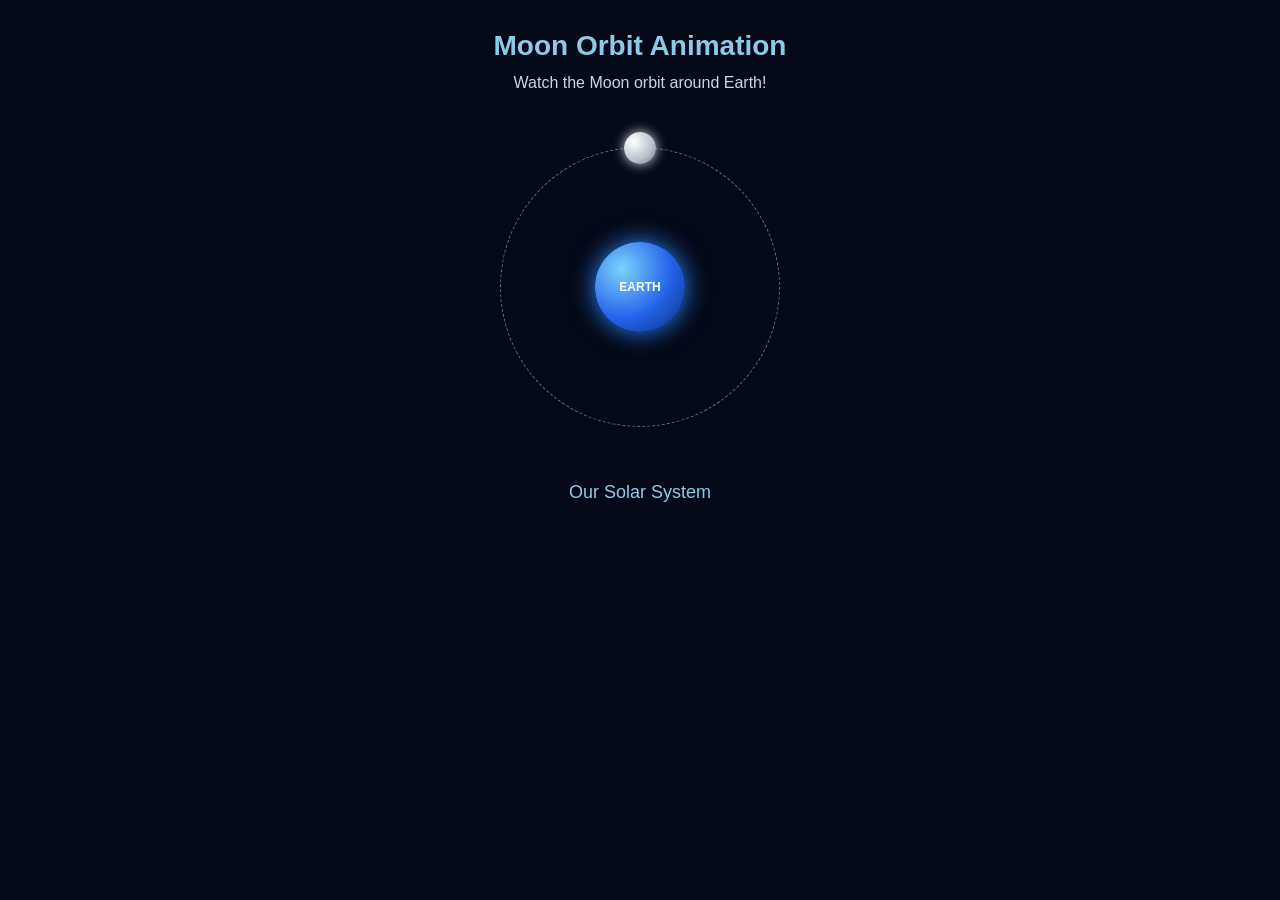
==== index.html @ f88048f4 "Add files via upload" ====
<!DOCTYPE html>
<html lang="en">
<head>
  <meta charset="UTF-8">
  <meta name="viewport" content="width=device-width, initial-scale=1.0">
  <title>Moon Orbit Animation</title>
  <link rel="stylesheet" href="style.css">
</head>
<body>

  <h1>Moon Orbit Animation</h1>
  <p>Watch the Moon orbit around Earth!</p>

  <main class="space">
    <div class="earth">
      <span>EARTH</span>
    </div>

    <div class="orbit">
      <div class="moon"></div>
    </div>
  </main>

  <p class="caption">Our Solar System</p>

</body>
</html>
---- style.css ----
* {
  margin: 0;
  padding: 0;
  box-sizing: border-box;
}

body {
  font-family: Arial, sans-serif;
  background: #050816;
  color: white;
  text-align: center;
  padding: 30px 10px;
  min-height: 100vh;
  overflow-x: hidden;
}

h1 {
  font-size: 28px;
  color: #8ecae6;
  margin-bottom: 12px;
}

body > p {
  color: #cbd5e1;
  margin-bottom: 25px;
}

.space {
  width: 320px;
  height: 320px;
  max-width: 90vw;
  max-height: 90vw;
  position: relative;
  margin: 35px auto;
  display: flex;
  justify-content: center;
  align-items: center;
}

.earth {
  width: 90px;
  height: 90px;
  border-radius: 50%;
  background: radial-gradient(
    circle at 30% 30%,
    #7dd3fc,
    #2563eb 55%,
    #082f75
  );
  box-shadow: 0 0 25px #2588ff;
  display: flex;
  justify-content: center;
  align-items: center;
  font-size: 12px;
  font-weight: bold;
  z-index: 2;
}

.orbit {
  width: 280px;
  height: 280px;
  border: 1px dashed #64748b;
  border-radius: 50%;
  position: absolute;
  animation: orbit-moon 6s linear infinite;
}

.moon {
  width: 32px;
  height: 32px;
  background: radial-gradient(
    circle at 30% 30%,
    #ffffff,
    #b8c1cc 60%,
    #64748b
  );
  border-radius: 50%;
  position: absolute;
  top: -16px;
  left: calc(50% - 16px);
  box-shadow: 0 0 12px #cbd5e1;
}

.caption {
  color: #8ecae6;
  font-size: 18px;
  margin-top: 20px;
}

@keyframes orbit-moon {
  from {
    transform: rotate(0deg);
  }

  to {
    transform: rotate(360deg);
  }
}

@media (max-width: 350px) {
  .space {
    width: 280px;
    height: 280px;
  }

  .orbit {
    width: 240px;
    height: 240px;
  }
}
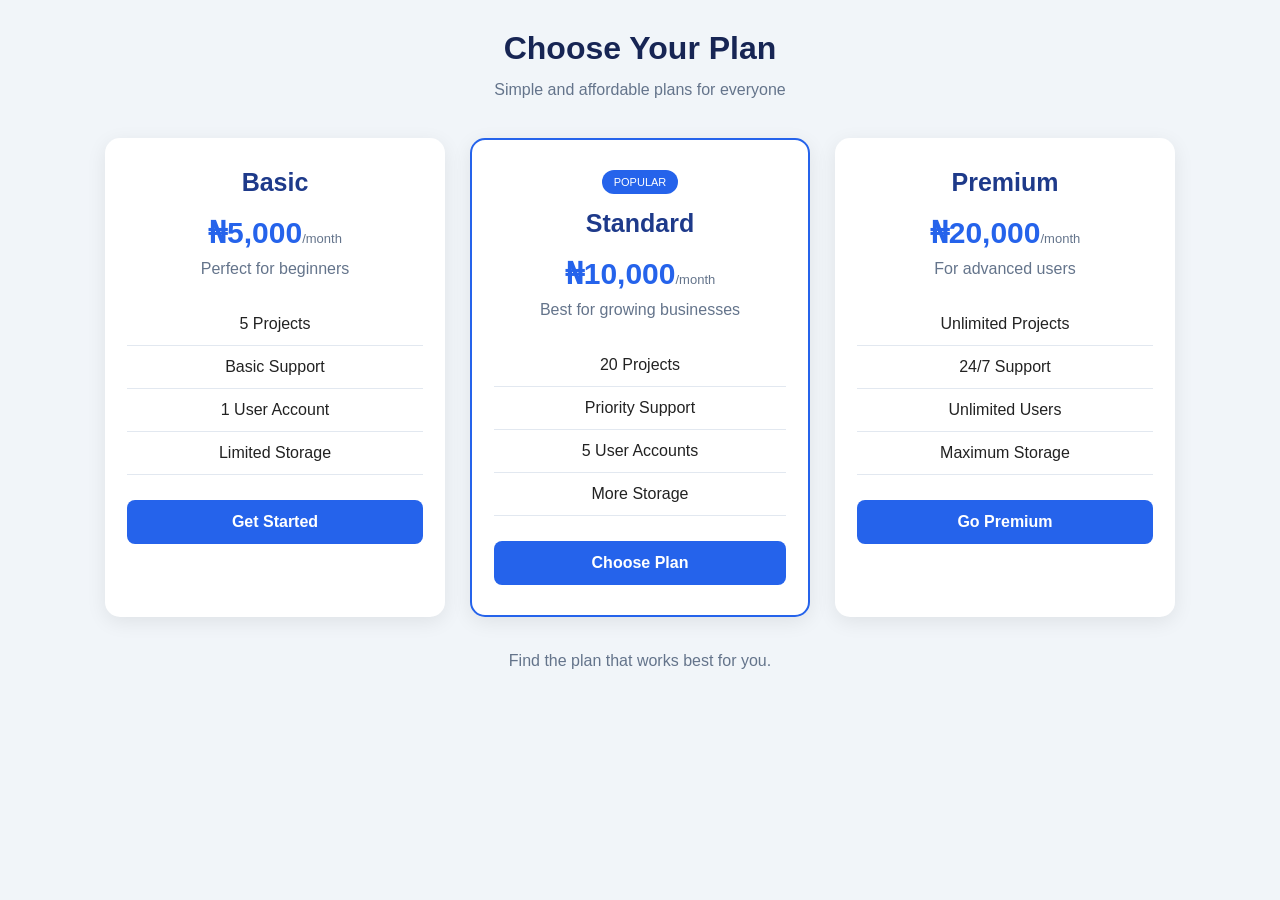
==== commit eb1ce6f7: "Add files via upload" ====
--- a/index.html
+++ b/index.html
@@ -4,25 +4,69 @@
 <head>
   <meta charset="UTF-8">
   <meta name="viewport" content="width=device-width, initial-scale=1.0">
-  <title>Moon Orbit Animation</title>
+  <title>Pricing Plans</title>
   <link rel="stylesheet" href="style.css">
 </head>
 <body>
 
-  <h1>Moon Orbit Animation</h1>
-  <p>Watch the Moon orbit around Earth!</p>
+  <header class="header">
+    <h1>Choose Your Plan</h1>
+    <p>Simple and affordable plans for everyone</p>
+  </header>
 
-  <main class="space">
-    <div class="earth">
-      <span>EARTH</span>
-    </div>
+  <main class="pricing-container">
 
-    <div class="orbit">
-      <div class="moon"></div>
-    </div>
+    <section class="pricing-card">
+      <h2>Basic</h2>
+      <p class="price">₦5,000<span>/month</span></p>
+      <p class="description">Perfect for beginners</p>
+
+      <ul>
+        <li>5 Projects</li>
+        <li>Basic Support</li>
+        <li>1 User Account</li>
+        <li>Limited Storage</li>
+      </ul>
+
+      <a href="#" class="button">Get Started</a>
+    </section>
+
+    <section class="pricing-card featured">
+      <span class="popular">POPULAR</span>
+      <h2>Standard</h2>
+      <p class="price">₦10,000<span>/month</span></p>
+      <p class="description">Best for growing businesses</p>
+
+      <ul>
+        <li>20 Projects</li>
+        <li>Priority Support</li>
+        <li>5 User Accounts</li>
+        <li>More Storage</li>
+      </ul>
+
+      <a href="#" class="button">Choose Plan</a>
+    </section>
+
+    <section class="pricing-card">
+      <h2>Premium</h2>
+      <p class="price">₦20,000<span>/month</span></p>
+      <p class="description">For advanced users</p>
+
+      <ul>
+        <li>Unlimited Projects</li>
+        <li>24/7 Support</li>
+        <li>Unlimited Users</li>
+        <li>Maximum Storage</li>
+      </ul>
+
+      <a href="#" class="button">Go Premium</a>
+    </section>
+
   </main>
 
-  <p class="caption">Our Solar System</p>
+  <footer>
+    <p>Find the plan that works best for you.</p>
+  </footer>
 
 </body>
-</html>
+</html>
--- a/style.css
+++ b/style.css
@@ -7,105 +7,134 @@
 
 body {
   font-family: Arial, sans-serif;
-  background: #050816;
-  color: white;
-  text-align: center;
-  padding: 30px 10px;
-  min-height: 100vh;
-  overflow-x: hidden;
+  background: #f1f5f9;
+  color: #222;
+  padding: 30px 15px;
 }
 
-h1 {
-  font-size: 28px;
-  color: #8ecae6;
-  margin-bottom: 12px;
+.header {
+  text-align: center;
+  margin-bottom: 35px;
 }
 
-body > p {
-  color: #cbd5e1;
+.header h1 {
+  font-size: 32px;
+  margin-bottom: 10px;
+  color: #172554;
+}
+
+.header p {
+  color: #64748b;
+  line-height: 1.6;
+}
+
+.pricing-container {
+  display: flex;
+  justify-content: center;
+  align-items: stretch;
+  flex-wrap: wrap;
+  gap: 25px;
+  max-width: 1100px;
+  margin: auto;
+}
+
+.pricing-card {
+  background: white;
+  padding: 30px 22px;
+  border-radius: 15px;
+  box-shadow: 0 5px 20px rgba(0, 0, 0, 0.08);
+  flex: 1 1 260px;
+  max-width: 340px;
+  text-align: center;
+  position: relative;
+  transition: transform 0.3s ease;
+}
+
+.pricing-card:hover {
+  transform: translateY(-8px);
+}
+
+.pricing-card h2 {
+  font-size: 25px;
+  margin-bottom: 18px;
+  color: #1e3a8a;
+}
+
+.price {
+  font-size: 30px;
+  font-weight: bold;
+  color: #2563eb;
+  margin-bottom: 10px;
+}
+
+.price span {
+  font-size: 13px;
+  color: #64748b;
+  font-weight: normal;
+}
+
+.description {
+  color: #64748b;
   margin-bottom: 25px;
 }
 
-.space {
-  width: 320px;
-  height: 320px;
-  max-width: 90vw;
-  max-height: 90vw;
-  position: relative;
-  margin: 35px auto;
-  display: flex;
-  justify-content: center;
-  align-items: center;
+.pricing-card ul {
+  list-style: none;
+  margin-bottom: 25px;
 }
 
-.earth {
-  width: 90px;
-  height: 90px;
-  border-radius: 50%;
-  background: radial-gradient(
-    circle at 30% 30%,
-    #7dd3fc,
-    #2563eb 55%,
-    #082f75
-  );
-  box-shadow: 0 0 25px #2588ff;
-  display: flex;
-  justify-content: center;
-  align-items: center;
-  font-size: 12px;
-  font-weight: bold;
-  z-index: 2;
+.pricing-card li {
+  padding: 12px 0;
+  border-bottom: 1px solid #e2e8f0;
 }
 
-.orbit {
-  width: 280px;
-  height: 280px;
-  border: 1px dashed #64748b;
-  border-radius: 50%;
-  position: absolute;
-  animation: orbit-moon 6s linear infinite;
+.button {
+  display: block;
+  background: #2563eb;
+  color: white;
+  text-decoration: none;
+  padding: 13px;
+  border-radius: 8px;
+  font-weight: bold;
 }
 
-.moon {
-  width: 32px;
-  height: 32px;
-  background: radial-gradient(
-    circle at 30% 30%,
-    #ffffff,
-    #b8c1cc 60%,
-    #64748b
-  );
-  border-radius: 50%;
-  position: absolute;
-  top: -16px;
-  left: calc(50% - 16px);
-  box-shadow: 0 0 12px #cbd5e1;
+.button:hover {
+  background: #1d4ed8;
 }
 
-.caption {
-  color: #8ecae6;
-  font-size: 18px;
-  margin-top: 20px;
+.featured {
+  border: 2px solid #2563eb;
 }
 
-@keyframes orbit-moon {
-  from {
-    transform: rotate(0deg);
+.popular {
+  display: inline-block;
+  background: #2563eb;
+  color: white;
+  padding: 6px 12px;
+  border-radius: 20px;
+  font-size: 11px;
+  margin-bottom: 15px;
+}
+
+footer {
+  text-align: center;
+  margin-top: 35px;
+  color: #64748b;
+}
+
+@media (max-width: 600px) {
+  .header h1 {
+    font-size: 26px;
   }
 
-  to {
-    transform: rotate(360deg);
-  }
-}
-
-@media (max-width: 350px) {
-  .space {
-    width: 280px;
-    height: 280px;
+  .pricing-container {
+    flex-direction: column;
+    align-items: center;
   }
 
-  .orbit {
-    width: 240px;
-    height: 240px;
+  .pricing-card {
+    width: 100%;
+    max-width: 400px;
+    flex: auto;
   }
-}
+}
